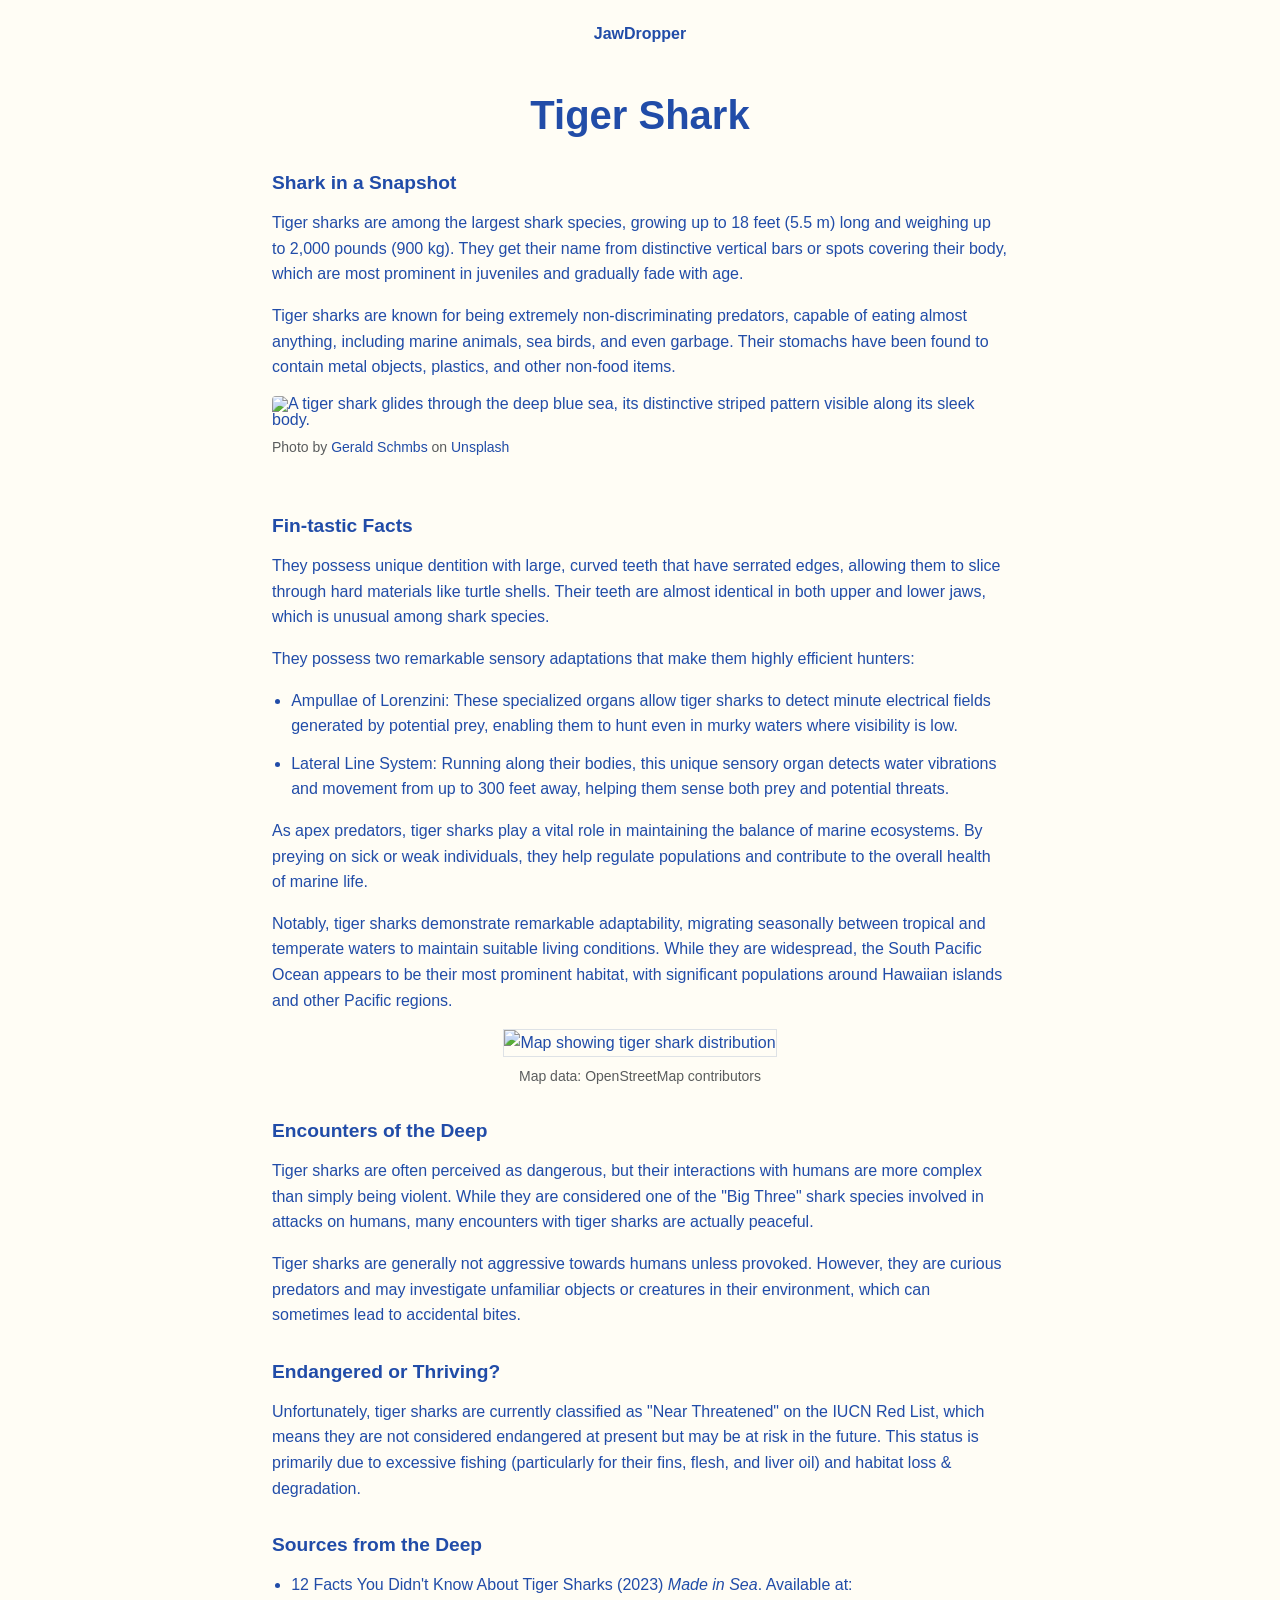
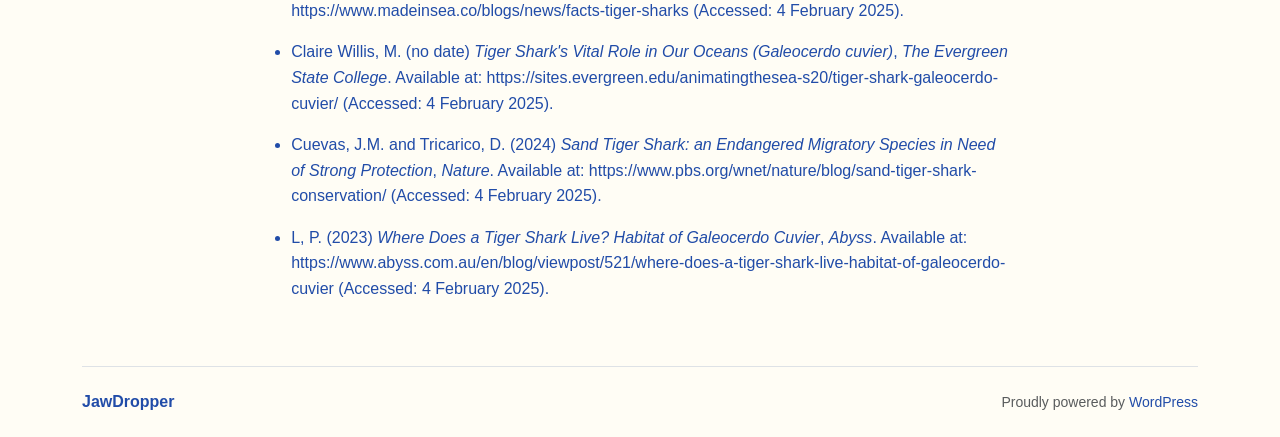
==== tiger-shark.html @ 4708a961 "Initial commit" ====
<!DOCTYPE html>
<html lang="en">
<head>
    <meta charset="UTF-8">
    <meta name="viewport" content="width=device-width, initial-scale=1.0">
    <title>Tiger Shark – JawDropper</title>

    <!-- Bootstrap CSS -->
    <link href="https://cdn.jsdelivr.net/npm/bootstrap@5.3.0/dist/css/bootstrap.min.css" rel="stylesheet">

    <!-- Custom CSS -->
    <link href="styles.css" rel="stylesheet">

    <!-- Favicon -->
    <link rel="icon" href="favicon-jawdropper.ico" type="images/favicon/favicon-jawdropper">
</head>
<body>
    <!-- Skip to content link for accessibility -->
    <a class="skip-link visually-hidden-focusable" href="#main-content">Skip to content</a>

    <div class="container py-4">
        <!-- Header / Site Title -->
        <header class="text-center mb-5">
            <h1 class="site-title">
                <a href="index.html" rel="home">JawDropper</a>
            </h1>
        </header>

        <!-- Main Content -->
        <main id="main-content">
            <div class="row justify-content-center">
                <div class="col-lg-8 content-area">
                    <!-- Main Heading -->
                    <h1 class="text-center main-heading mb-4">Tiger Shark</h1>

                    <!-- Shark in a Snapshot Section -->
                    <h5 class="section-title">Shark in a Snapshot</h5>
                    <p>
                        Tiger sharks are among the largest shark species, growing up to 18 feet (5.5 m) long and weighing up to 2,000 pounds (900 kg). They get their name from distinctive vertical bars or spots covering their body, which are most prominent in juveniles and gradually fade with age.
                    </p>

                    <p>
                        Tiger sharks are known for being extremely non-discriminating predators, capable of eating almost anything, including marine animals, sea birds, and even garbage. Their stomachs have been found to contain metal objects, plastics, and other non-food items.
                    </p>

                    <!-- Shark Image -->
                    <figure class="figure mb-4">
                        <img src="https://web-assets.same.dev/131819307/3626323520.jpeg" alt="A tiger shark glides through the deep blue sea, its distinctive striped pattern visible along its sleek body." class="shark-image figure-img">
                        <figcaption class="figure-caption">
                            Photo by <a href="https://unsplash.com/@geerald">Gerald Schmbs</a> on <a href="https://unsplash.com/photos/black-shark-underwater-photo-GBDkr3k96DE">Unsplash</a>
                        </figcaption>
                    </figure>

                    <!-- Fin-tastic Facts Section -->
                    <h5 class="section-title">Fin-tastic Facts</h5>
                    <p>
                        They possess unique dentition with large, curved teeth that have serrated edges, allowing them to slice through hard materials like turtle shells. Their teeth are almost identical in both upper and lower jaws, which is unusual among shark species.
                    </p>

                    <p>
                        They possess two remarkable sensory adaptations that make them highly efficient hunters:
                    </p>

                    <ul class="fact-list">
                        <li>Ampullae of Lorenzini: These specialized organs allow tiger sharks to detect minute electrical fields generated by potential prey, enabling them to hunt even in murky waters where visibility is low.</li>
                        <li>Lateral Line System: Running along their bodies, this unique sensory organ detects water vibrations and movement from up to 300 feet away, helping them sense both prey and potential threats.</li>
                    </ul>

                    <p>
                        As apex predators, tiger sharks play a vital role in maintaining the balance of marine ecosystems. By preying on sick or weak individuals, they help regulate populations and contribute to the overall health of marine life.
                    </p>

                    <p>
                        Notably, tiger sharks demonstrate remarkable adaptability, migrating seasonally between tropical and temperate waters to maintain suitable living conditions. While they are widespread, the South Pacific Ocean appears to be their most prominent habitat, with significant populations around Hawaiian islands and other Pacific regions.
                    </p>

                    <!-- Map placeholder -->
                    <div class="mb-4 text-center">
                        <img src="https://web-assets.same.dev/2401165671/4232083907.png" alt="Map showing tiger shark distribution" class="img-fluid border">
                        <p class="small text-muted mt-2">Map data: OpenStreetMap contributors</p>
                    </div>

                    <!-- Encounters of the Deep Section -->
                    <h5 class="section-title">Encounters of the Deep</h5>
                    <p>
                        Tiger sharks are often perceived as dangerous, but their interactions with humans are more complex than simply being violent. While they are considered one of the "Big Three" shark species involved in attacks on humans, many encounters with tiger sharks are actually peaceful.
                    </p>

                    <p>
                        Tiger sharks are generally not aggressive towards humans unless provoked. However, they are curious predators and may investigate unfamiliar objects or creatures in their environment, which can sometimes lead to accidental bites.
                    </p>

                    <!-- Endangered or Thriving Section -->
                    <h5 class="section-title">Endangered or Thriving?</h5>
                    <p>
                        Unfortunately, tiger sharks are currently classified as "Near Threatened" on the IUCN Red List, which means they are not considered endangered at present but may be at risk in the future. This status is primarily due to excessive fishing (particularly for their fins, flesh, and liver oil) and habitat loss & degradation.
                    </p>

                    <!-- Sources Section -->
                    <h5 class="section-title">Sources from the Deep</h5>
                    <ul class="sources-list">
                        <li>12 Facts You Didn't Know About Tiger Sharks (2023) <em>Made in Sea</em>. Available at: <a href="https://www.madeinsea.co/blogs/news/facts-tiger-sharks">https://www.madeinsea.co/blogs/news/facts-tiger-sharks</a> (Accessed: 4 February 2025).</li>
                        <li>Claire Willis, M. (no date) <em>Tiger Shark's Vital Role in Our Oceans (Galeocerdo cuvier)</em>, <em>The Evergreen State College</em>. Available at: <a href="https://sites.evergreen.edu/animatingthesea-s20/tiger-shark-galeocerdo-cuvier/">https://sites.evergreen.edu/animatingthesea-s20/tiger-shark-galeocerdo-cuvier/</a> (Accessed: 4 February 2025).</li>
                        <li>Cuevas, J.M. and Tricarico, D. (2024) <em>Sand Tiger Shark: an Endangered Migratory Species in Need of Strong Protection</em>, <em>Nature</em>. Available at: <a href="https://www.pbs.org/wnet/nature/blog/sand-tiger-shark-conservation/">https://www.pbs.org/wnet/nature/blog/sand-tiger-shark-conservation/</a> (Accessed: 4 February 2025).</li>
                        <li>L, P. (2023) <em>Where Does a Tiger Shark Live? Habitat of Galeocerdo Cuvier</em>, <em>Abyss</em>. Available at: <a href="https://www.abyss.com.au/en/blog/viewpost/521/where-does-a-tiger-shark-live-habitat-of-galeocerdo-cuvier">https://www.abyss.com.au/en/blog/viewpost/521/where-does-a-tiger-shark-live-habitat-of-galeocerdo-cuvier</a> (Accessed: 4 February 2025).</li>
                    </ul>
                </div>
            </div>
        </main>

        <!-- Footer -->
        <footer class="d-flex justify-content-between align-items-center mt-5 pt-4 border-top">
            <h1 class="site-title small mb-0">
                <a href="index.html" rel="home">JawDropper</a>
            </h1>
            <p class="small text-muted mb-0">Proudly powered by <a href="https://wordpress.org" rel="nofollow">WordPress</a></p>
        </footer>
    </div>

    <!-- Bootstrap JavaScript -->
    <script src="https://cdn.jsdelivr.net/npm/bootstrap@5.3.0/dist/js/bootstrap.bundle.min.js"></script>
</body>
</html>
---- styles.css ----
/* Import Poppins font from the original website */
@font-face {
    font-family: 'Poppins';
    font-style: normal;
    font-weight: 400;
    src: url('https://web-assets.same.dev/3171610960/2746225117.woff2') format('woff2');
}

@font-face {
    font-family: 'Poppins';
    font-style: normal;
    font-weight: 600;
    src: url('https://web-assets.same.dev/3055690709/2653220534.woff2') format('woff2');
}

/* Custom variables */
:root {
    --primary-color: #214ca8;
    --text-color: #214ca8;
    --background-color: #fffdf5;
    --border-color: #e0e0e0;
}

/* Basic styling */
body {
    font-family: 'Poppins', sans-serif;
    line-height: 1.6;
    color: var(--text-color);
    background-color: var(--background-color);
}

h1, h2, h3, h4, h5, h6 {
    font-family: 'Poppins', sans-serif;
    font-weight: 600;
    color: var(--primary-color);
}

a {
    color: var(--primary-color);
    text-decoration: none;
}

a:hover {
    text-decoration: underline;
}

hr {
    opacity: 0.15;
}

/* Site title styling */
.site-title {
    font-weight: 600;
    font-size: medium;
}

.site-title a {
    color: var(--primary-color);
}

/* Main heading styling */
.main-heading {
    color: var(--primary-color);
    font-size: 2.5rem;
    font-weight: 600;
}

/* Shark list styling */
.shark-list h4 {
    margin-bottom: 0;
}

/* Section title styling */
.section-title {
    color: var(--primary-color);
    font-size: 1.2rem;
    font-weight: 600;
    margin-top: 2rem;
    margin-bottom: 1rem;
}

/* Image captions */
.figure-caption {
    text-align: left;
}

/* Content styling for individual shark pages */
.content-area {
    max-width: 800px;
    margin: 0 auto;
}

/* List styling */
.fact-list {
    padding-left: 1.2rem;
}

.fact-list li {
    margin-bottom: 0.75rem;
}

.sources-list {
    padding-left: 1.2rem;
}

.sources-list li {
    margin-bottom: 1rem;
}

/* Shark details page styles */
.shark-image {
    width: 100%;
    border-radius: 4px;
}

/* Skip link */
.skip-link:focus {
    padding: 0.5rem 1rem;
    background-color: #fff;
    position: absolute;
    top: 0;
    left: 0;
    z-index: 1030;
}

/* Responsive adjustments */
@media (max-width: 768px) {
    .main-heading {
        font-size: 2rem;
    }

    .d-flex.justify-content-between {
        flex-direction: column;
        align-items: flex-start !important;
    }

    .d-flex.justify-content-between p {
        text-align: left !important;
        margin-top: 0.5rem;
    }

    footer {
        flex-direction: column;
        gap: 1rem;
        align-items: center;
    }
}
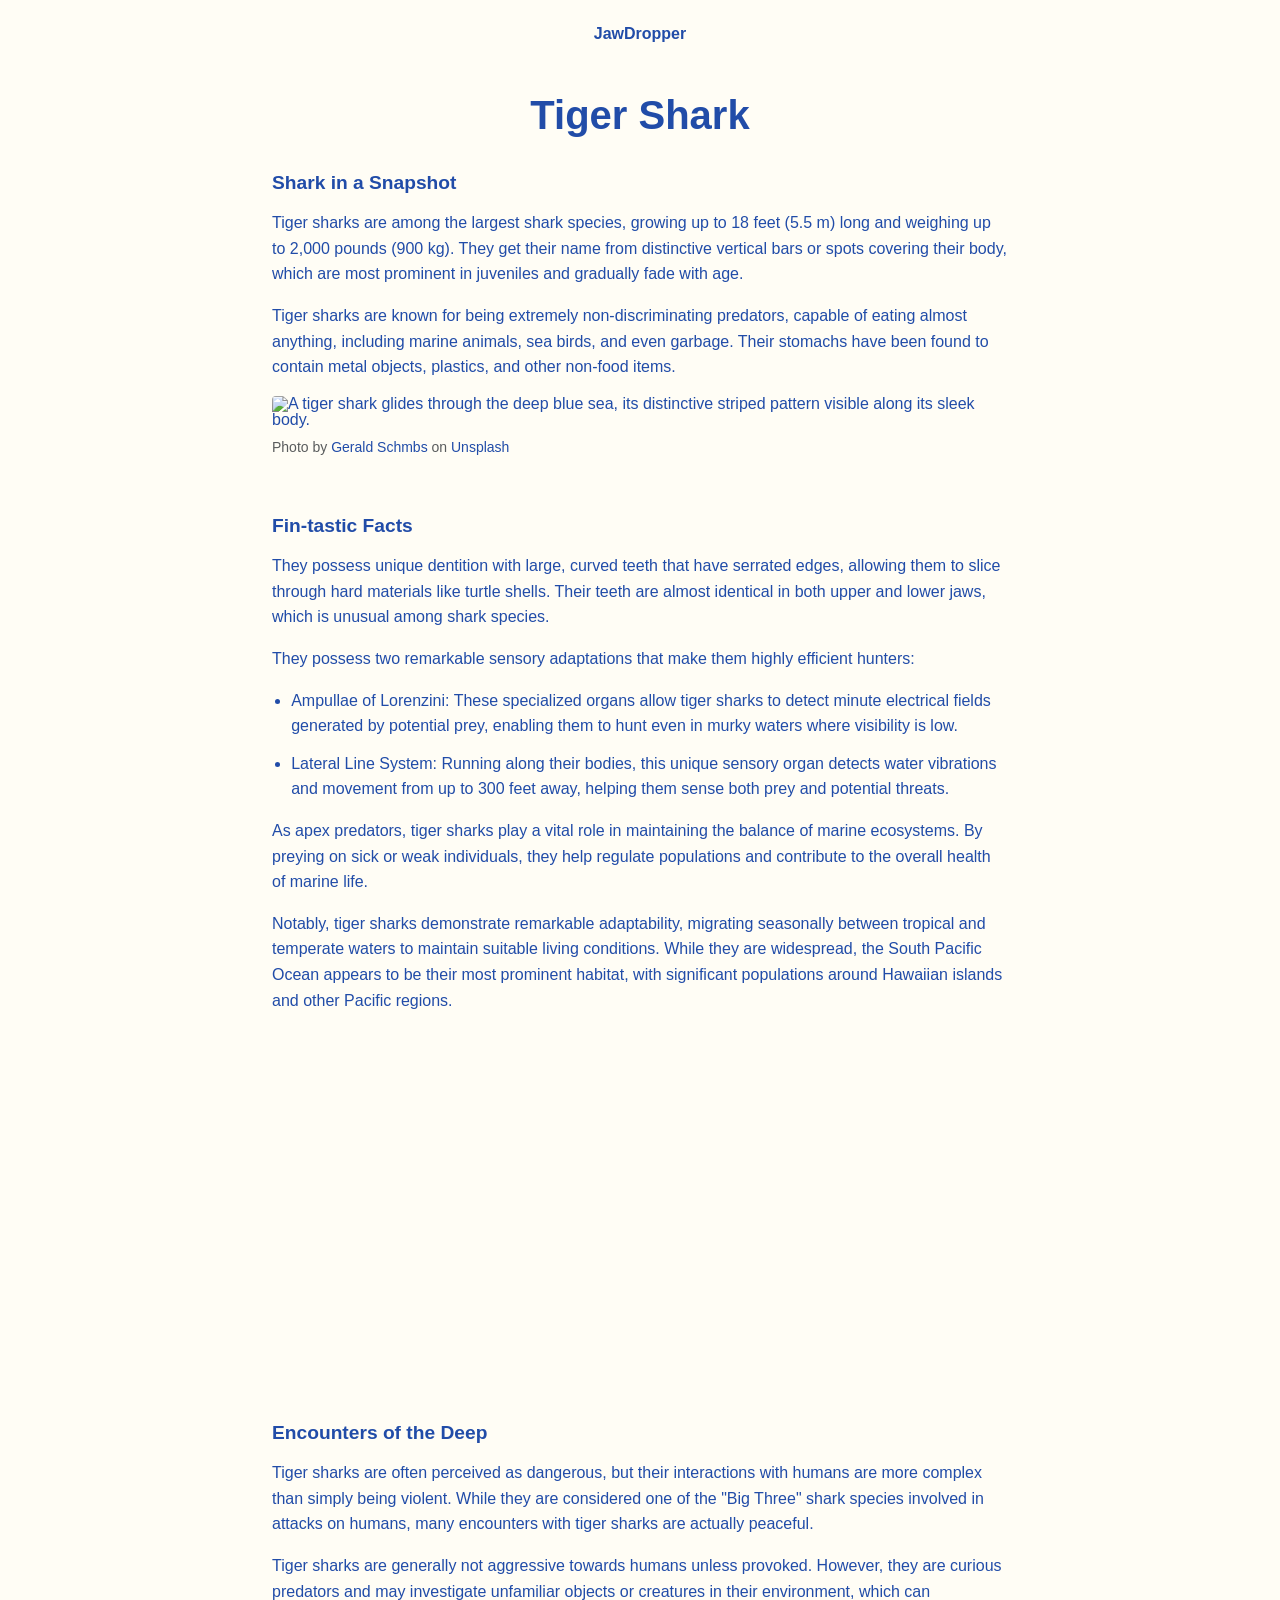
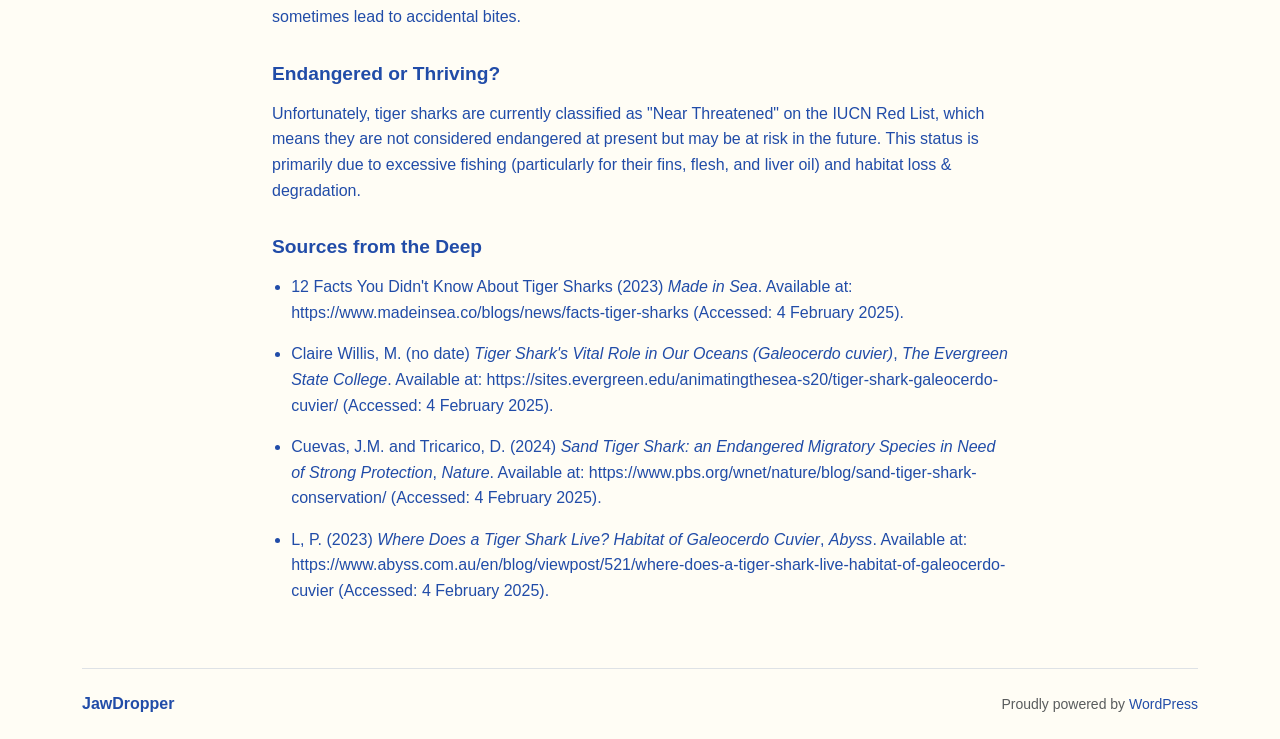
==== commit 3ce42233: "Update map" ====
--- a/tiger-shark.html
+++ b/tiger-shark.html
@@ -13,6 +13,12 @@
 
     <!-- Favicon -->
     <link rel="icon" href="favicon-jawdropper.ico" type="images/favicon/favicon-jawdropper">
+
+    <link rel="stylesheet" href="https://unpkg.com/leaflet@1.9.4/dist/leaflet.css" />
+    <script src="https://unpkg.com/leaflet@1.9.4/dist/leaflet.js"></script>
+  <style>
+    #map { height: 40vh; width: 100%; }
+  </style>
 </head>
 <body>
     <!-- Skip to content link for accessibility -->
@@ -75,10 +81,15 @@
                     </p>
 
                     <!-- Map placeholder -->
-                    <div class="mb-4 text-center">
-                        <img src="https://web-assets.same.dev/2401165671/4232083907.png" alt="Map showing tiger shark distribution" class="img-fluid border">
-                        <p class="small text-muted mt-2">Map data: OpenStreetMap contributors</p>
-                    </div>
+                    <div id="map"></div>
+                    <script>
+                      const map = L.map('map').setView([-20, -130], 4); // South Pacific coordinates
+                  
+                      L.tileLayer('https://{s}.tile.openstreetmap.org/{z}/{x}/{y}.png', {
+                        maxZoom: 18,
+                        attribution: '© OpenStreetMap contributors'
+                      }).addTo(map);
+                    </script>
 
                     <!-- Encounters of the Deep Section -->
                     <h5 class="section-title">Encounters of the Deep</h5>
